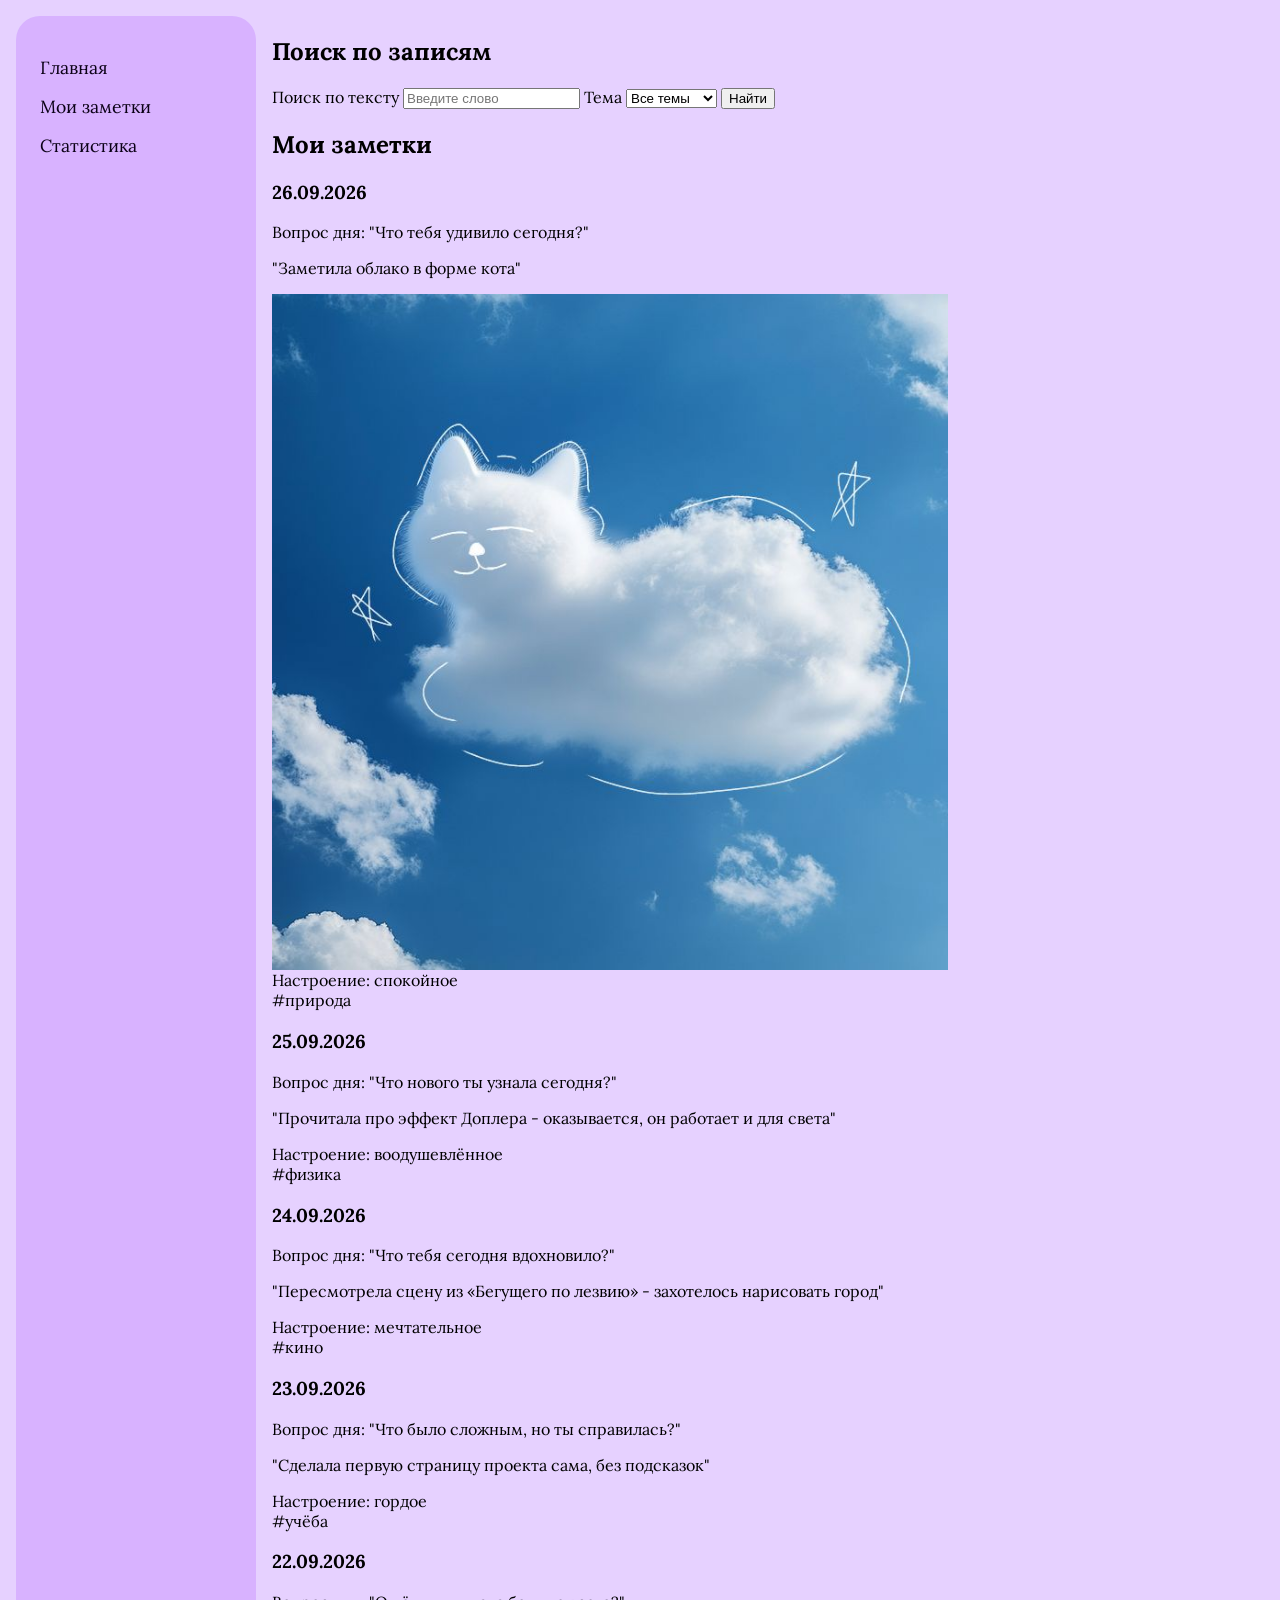
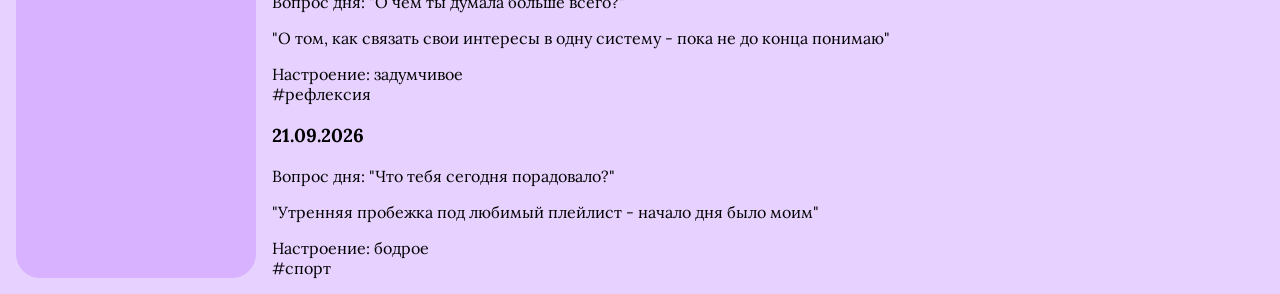
==== frontend/notes.html @ bed31ccf "1)добавлен css, который пока еще в работе 2) в index, notes подключены нужные шрифты" ====
<!DOCTYPE html>
<html lang="ru">
<head>
    <meta charset="UTF-8">
    <meta name="viewport" content="width=device-width, initial-scale=1">
<!--    <link rel="preconnect" href="https://fonts.googleapis.com">-->
<!--    <link rel="preconnect" href="https://fonts.gstatic.com" crossorigin>-->
<!--    <link href="https://fonts.googleapis.com/css2?family=Lora:ital,wght@0,400..700;1,400..700&display=swap" rel="stylesheet">-->
<!--    <link rel="preconnect" href="https://fonts.googleapis.com">-->
<!--    <link rel="preconnect" href="https://fonts.gstatic.com" crossorigin>-->
<!--    <link href="https://fonts.googleapis.com/css2?family=Kudry&display=swap" rel="stylesheet">-->
    <link href="https://fonts.googleapis.com/css2?family=Kudry&family=Lora:wght@400;700&display=swap" rel="stylesheet">
    <link rel="stylesheet" href="styles/main.css">
    <title>Мои заметки</title>
</head>
<body>
    <aside class="sidebar">
        <nav>
            <ul>
                <li><a href="index.html">Главная</a></li>
                <li><a href="notes.html">Мои заметки</a> </li>
                <li><a href="#">Статистика</a></li>
            </ul>
        </nav>
    </aside>
    <main>
        <section class="search-form">
            <h2>Поиск по записям</h2>
            <form action="#" method="get">
                <label for="query">Поиск по тексту</label>
                <input type="search" id="query" name="query" placeholder="Введите слово">
                <label for="theme">Тема</label>
                <select id="theme" name="theme">
                    <option value="">Все темы</option>
                    <option value="природа">Природа</option>
                    <option value="физика">Физика</option>
                    <option value="кино">Кино</option>
                    <option value="учёба">Учёба</option>
                    <option value="рефлексия">Рефлексия</option>
                    <option value="спорт">Спорт</option>
                </select>
                <button type="submit">Найти</button>
            </form>
        </section>
        <section class="my-notes">
            <h1>Мои заметки</h1>
            <article>
                <h3>26.09.2026</h3>
                <p>Вопрос дня: "Что тебя удивило сегодня?"</p>
                <p>"Заметила облако в форме кота"</p>
                <img src="images/cat.jpg" alt="Мяу">
                <ul>
                    <li>Настроение: спокойное</li>
                    <li>#природа</li>
                </ul>
            </article>
            <article>
                <h3>25.09.2026</h3>
                <p>Вопрос дня: "Что нового ты узнала сегодня?"</p>
                <p>"Прочитала про эффект Доплера - оказывается, он работает и для света"</p>
                <ul>
                    <li>Настроение: воодушевлённое</li>
                    <li>#физика</li>
                </ul>
            </article>
            <article>
                <h3>24.09.2026</h3>
                <p>Вопрос дня: "Что тебя сегодня вдохновило?"</p>
                <p>"Пересмотрела сцену из «Бегущего по лезвию» - захотелось нарисовать город"</p>
                <ul>
                    <li>Настроение: мечтательное</li>
                    <li>#кино</li>
                </ul>
            </article>
            <article>
                <h3>23.09.2026</h3>
                <p>Вопрос дня: "Что было сложным, но ты справилась?"</p>
                <p>"Сделала первую страницу проекта сама, без подсказок"</p>
                <ul>
                    <li>Настроение: гордое</li>
                    <li>#учёба</li>
                </ul>
            </article>
            <article>
                <h3>22.09.2026</h3>
                <p>Вопрос дня: "О чём ты думала больше всего?"</p>
                <p>"О том, как связать свои интересы в одну систему - пока не до конца понимаю"</p>
                <ul>
                    <li>Настроение: задумчивое</li>
                    <li>#рефлексия</li>
                </ul>
            </article>
            <article>
                <h3>21.09.2026</h3>
                <p>Вопрос дня: "Что тебя сегодня порадовало?"</p>
                <p>"Утренняя пробежка под любимый плейлист - начало дня было моим"</p>
                <ul>
                    <li>Настроение: бодрое</li>
                    <li>#спорт</li>
                </ul>
            </article>
        </section>
    </main>
</body>
</html>
---- frontend/styles/main.css ----
/*Базовые стили*/
*,
*::before,
*::after {
    box-sizing: border-box;
}
body {
    margin: 0;
    font-family: "Lora", Georgia, serif;
    background-color: #E6D1FF;
}
img {
    max-width: 100%;
    display: block;
}
a {
    text-decoration: none;
    color: inherit;         /*убирает выделение цветом у ссылок*/
}
ul {
    list-style: none;
    padding: 0;         /*отступ слева*/
    margin: 0;          /*отступ сверху*/
}
/*Общий макет, разметка главной страницы*/
body {
    display: grid;
    grid-template-columns: 240px 1fr 300px;
    min-height: 100vh;
    gap: 1rem;
    padding: 1rem;
}
/*Боковая панель*/
.sidebar {
    background-color: #D8B2FF;
    border-radius: 24px;
    padding: 2rem 1.5rem;
}
.sidebar nav a {
    font-size: 1.1rem;
    color: #0B0116;
    padding: 0.5rem 0;
    display: block;
}
.sidebar nav a:hover {
    color: #753BB2;         /*меняет цвет ссылки при наведении курсора*/
}
/*Центральная часть главной страницы*/
.main-content {
    display: flex;
    flex-direction: columns;
    align-items: center;
    text-align: center;
}
.logo {
    width: 100px;
    height: 100px;
    margin-bottom: 1rem;
}
.main-header h1{
    font-family: "Kudry", Georgia, serif;
    font-weight: 300;
    font-size: 2.5rem;
    margin: 0 0 1rem;
}
.question-section {
    background-color: #F0E7FE;
    border-radius: 24px;
    padding: 2rem;
    width: 100%;
    max-width: 600px;
    margin-bottom: 2rem;
}
.question-text {
    font-size: 1.3rem;
    margin-bottom: 1.5rem;
}
.question-section form {
    display: flex;
    flex-direction: column;
    gap: 1rem;
    text-align: left;
}
.question-section textarea {
    width: 100%;
    min-height: 120px;
    padding: 1rem;
    border: 1px solid #d8b4fe;
    border-radius: 12px;
    font-family: inherit;
    font-size: 1rem;
    resize: vertical;
}
.question-section button {
    align-self: flex-start;
    padding: 0.75rem 2rem;
    background-color: #a855f7;
    color: white;
    border: none;
    border-radius: 12px;
    font-size: 1rem;
    cursor: pointer;
}
/*Скрытое*/
.visually-hidden {
    position: absolute;
    width: 1px;
    height: 1px;
    padding: 0;
    margin: -1px;
    overflow: hidden;
    clip: rect(0, 0, 0, 0);
    white-space: nowrap;
    border: 0;
}
.question-section button {
    align-self: flex-start;
    padding: 0.75rem 2rem;
    background-color: #D8B2FF;
    color: #0B0116;
    border: none;
    border-radius: 12px;
    font-size: 1rem;
    cursor: pointer;        /*задает вид указателя мыши в виде «указующей руки» при наведении на элемент*/
}
.question-section button:hover {
    background-color: #6B2DAA;      /*слишком темный свет, хочется поменять*/
}
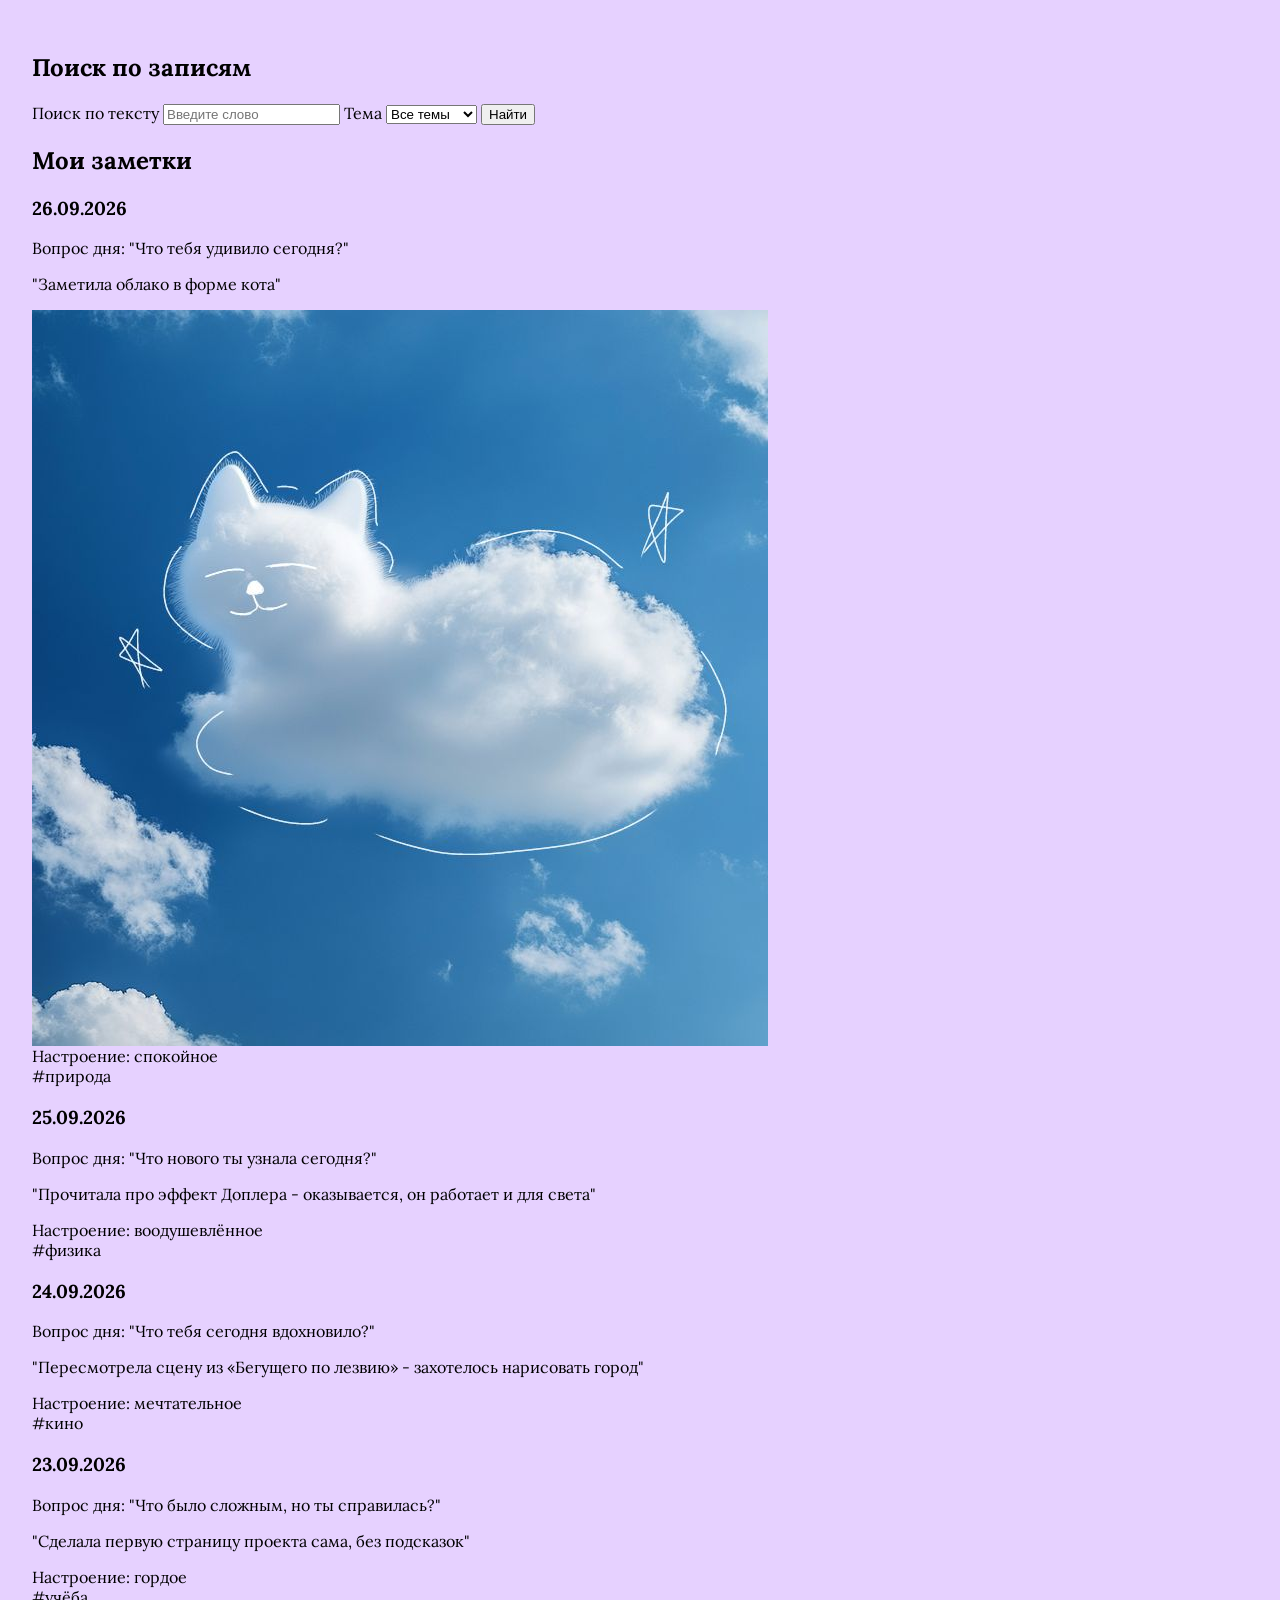
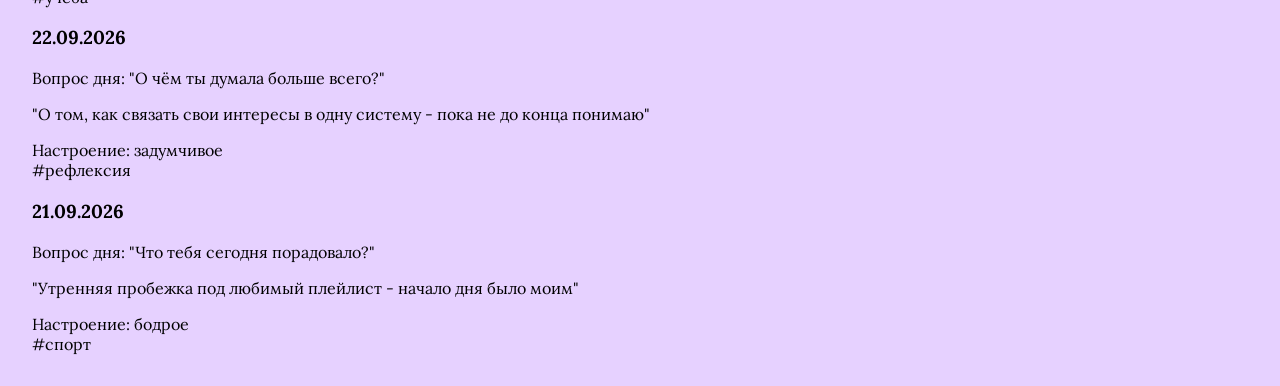
==== commit 3261024c: "1) боковую панель теперь можно скрыть, нажав на кнопку 2) мобильная версия улучшена визуально" ====
--- a/frontend/notes.html
+++ b/frontend/notes.html
@@ -3,12 +3,6 @@
 <head>
     <meta charset="UTF-8">
     <meta name="viewport" content="width=device-width, initial-scale=1">
-<!--    <link rel="preconnect" href="https://fonts.googleapis.com">-->
-<!--    <link rel="preconnect" href="https://fonts.gstatic.com" crossorigin>-->
-<!--    <link href="https://fonts.googleapis.com/css2?family=Lora:ital,wght@0,400..700;1,400..700&display=swap" rel="stylesheet">-->
-<!--    <link rel="preconnect" href="https://fonts.googleapis.com">-->
-<!--    <link rel="preconnect" href="https://fonts.gstatic.com" crossorigin>-->
-<!--    <link href="https://fonts.googleapis.com/css2?family=Kudry&display=swap" rel="stylesheet">-->
     <link href="https://fonts.googleapis.com/css2?family=Kudry&family=Lora:wght@400;700&display=swap" rel="stylesheet">
     <link rel="stylesheet" href="styles/main.css">
     <title>Мои заметки</title>
--- a/frontend/styles/main.css
+++ b/frontend/styles/main.css
@@ -25,16 +25,41 @@
 /*Общий макет, разметка главной страницы*/
 body {
     display: grid;
-    grid-template-columns: 240px 1fr 300px;
+    grid-template-columns: 1fr 300px;
     min-height: 100vh;
     gap: 1rem;
     padding: 1rem;
 }
 /*Боковая панель*/
 .sidebar {
+    position: fixed;            /*вынимаем элемент из потока и фиксируем, привязав к барузеру*/
+    top: 0;
+    left: 0;
+    height: 100vh;
+    width: 240px;
     background-color: #D8B2FF;
     border-radius: 24px;
     padding: 2rem 1.5rem;
+    transform: translateX(-100%);           /*скрывает боковую панель*/
+    transition: transform 0.3s ease;        /*плавная анимация*/
+    z-index: 1000;
+}
+/*Кнопка, показывающая боковую панель*/
+.menu-button {
+    position: fixed;
+    top: 1rem;
+    left: 1rem;
+    z-index: 1100;
+    cursor: pointer;
+    font-size: 1.5rem;
+    padding: 0.5rem 0.75rem;
+    background: #D8B2FF;
+    border-radius: 8px;
+    line-height: 1;
+    user-select: none;   /* чтобы текст не выделялся при клике */
+}
+#menu-toggle:checked ~ .sidebar {
+    transform: translateX(0);
 }
 .sidebar nav a {
     font-size: 1.1rem;
@@ -45,10 +70,15 @@
 .sidebar nav a:hover {
     color: #753BB2;         /*меняет цвет ссылки при наведении курсора*/
 }
+/*Общее для всех страниц*/
+main {
+    min-width: 0;
+    padding: 1rem;
+}
 /*Центральная часть главной страницы*/
 .main-content {
     display: flex;
-    flex-direction: columns;
+    flex-direction: column;
     align-items: center;
     text-align: center;
 }
@@ -91,16 +121,6 @@
     font-size: 1rem;
     resize: vertical;
 }
-.question-section button {
-    align-self: flex-start;
-    padding: 0.75rem 2rem;
-    background-color: #a855f7;
-    color: white;
-    border: none;
-    border-radius: 12px;
-    font-size: 1rem;
-    cursor: pointer;
-}
 /*Скрытое*/
 .visually-hidden {
     position: absolute;
@@ -126,3 +146,11 @@
 .question-section button:hover {
     background-color: #6B2DAA;      /*слишком темный свет, хочется поменять*/
 }
+/*Медиа-запрос для мобильных устройств*/
+@media (max-width: 786px) {
+    body {
+        grid-template-columns: 1fr;
+        padding: 0.5rem;
+        gap: 0.5rem;
+    }
+}
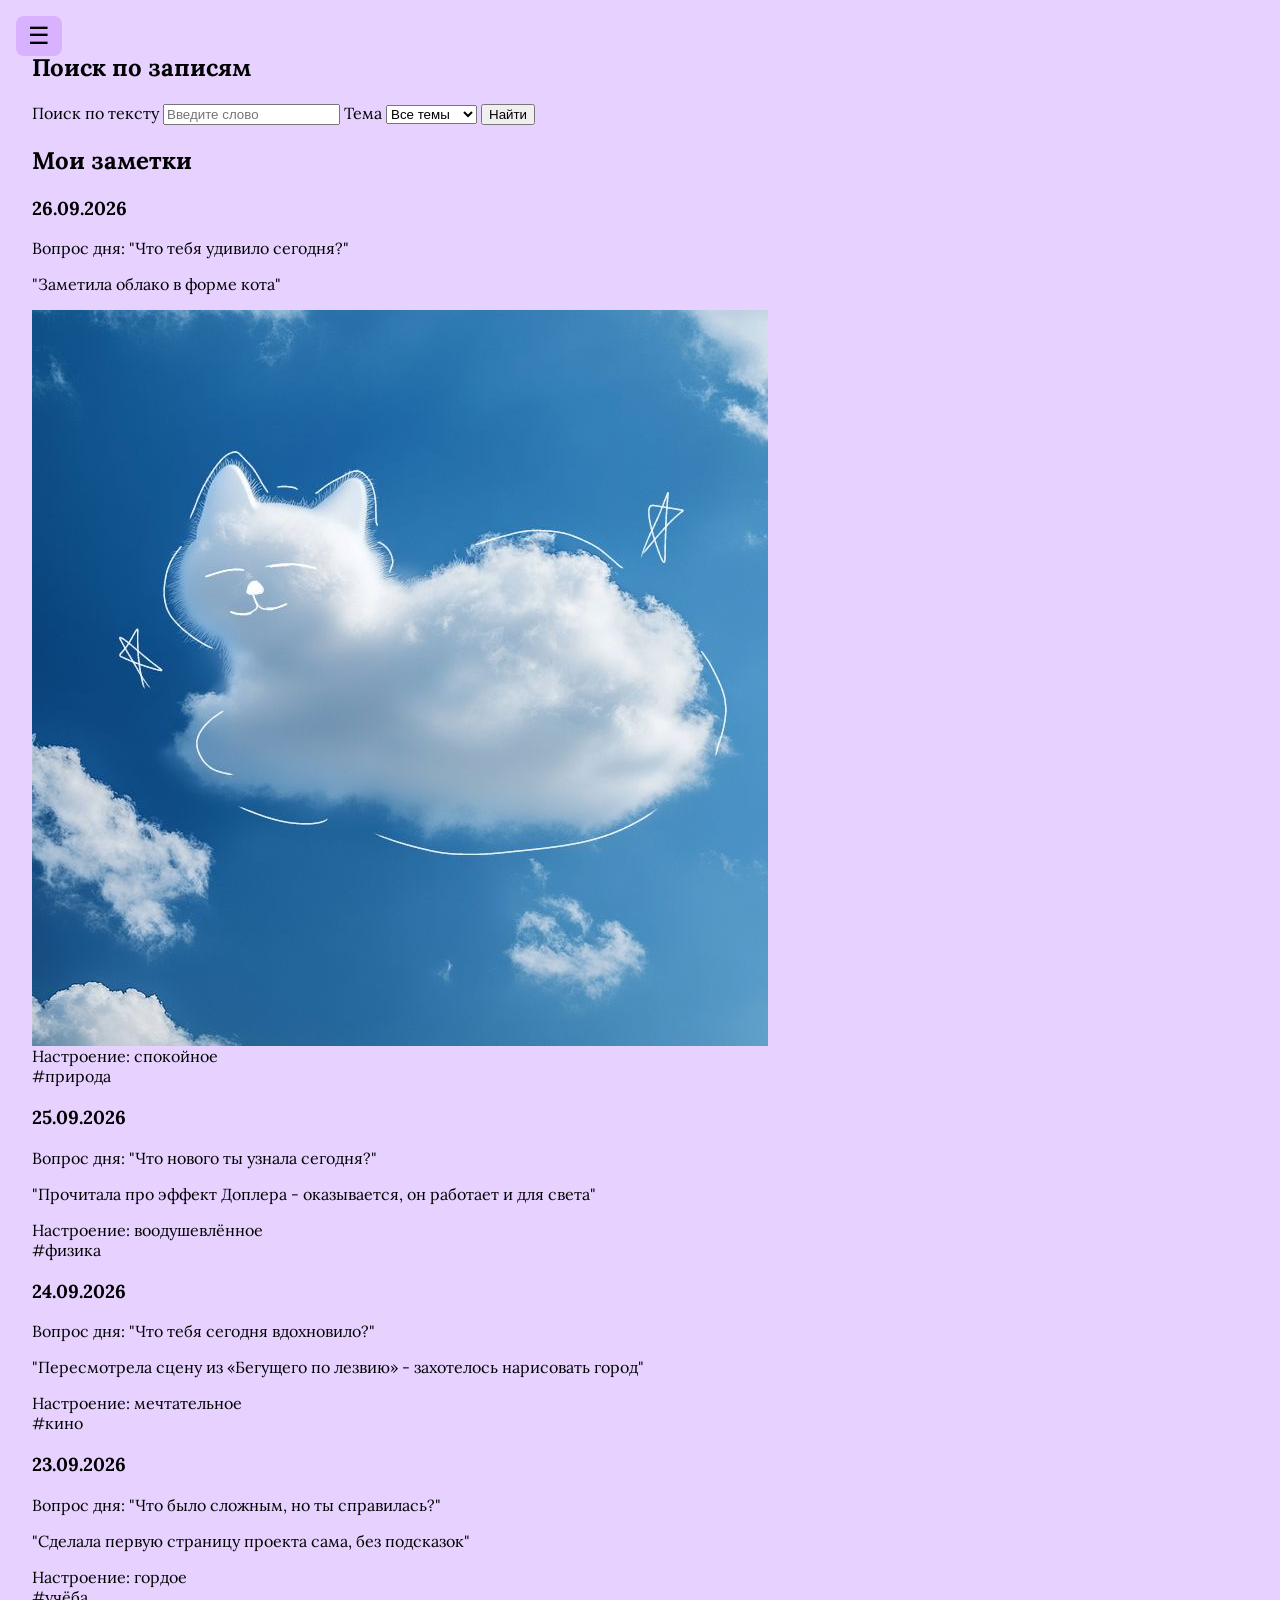
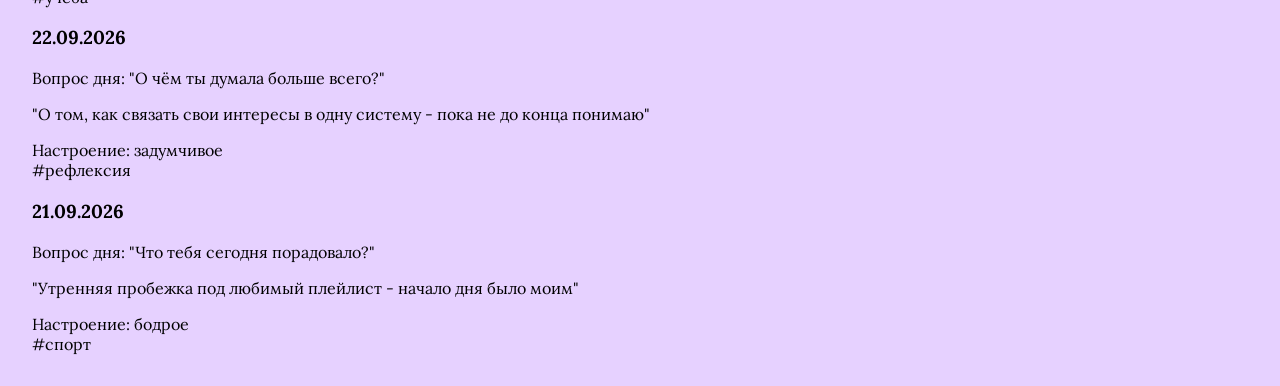
==== commit 31c9a912: "1) боковая панель улучшена и добавлена на страницу с записями 2) начата работа со статистикой" ====
--- a/frontend/notes.html
+++ b/frontend/notes.html
@@ -8,6 +8,8 @@
     <title>Мои заметки</title>
 </head>
 <body>
+    <input type="checkbox" id="menu-toggle" class="visually-hidden">
+    <label for="menu-toggle" class="menu-button">☰</label>
     <aside class="sidebar">
         <nav>
             <ul>
--- a/frontend/styles/main.css
+++ b/frontend/styles/main.css
@@ -25,7 +25,7 @@
 /*Общий макет, разметка главной страницы*/
 body {
     display: grid;
-    grid-template-columns: 1fr 300px;
+    grid-template-columns: 1fr;
     min-height: 100vh;
     gap: 1rem;
     padding: 1rem;
@@ -40,6 +40,7 @@
     background-color: #D8B2FF;
     border-radius: 24px;
     padding: 2rem 1.5rem;
+    padding-top: 3.5rem;
     transform: translateX(-100%);           /*скрывает боковую панель*/
     transition: transform 0.3s ease;        /*плавная анимация*/
     z-index: 1000;
@@ -134,6 +135,7 @@
     border: 0;
 }
 .question-section button {
+    font-family: "Lora", Georgia, serif;
     align-self: flex-start;
     padding: 0.75rem 2rem;
     background-color: #D8B2FF;
@@ -146,6 +148,17 @@
 .question-section button:hover {
     background-color: #6B2DAA;      /*слишком темный свет, хочется поменять*/
 }
+/*Статистика*/
+.statistic-panel {
+    position: fixed;
+    top: 1rem;
+    right: 1rem;
+    width: 300px;
+    height: calc(100vh - 2rem);
+    background: #F0E7FE;
+    border-radius: 24px;
+    padding: 2rem 1.5rem;
+}
 /*Медиа-запрос для мобильных устройств*/
 @media (max-width: 786px) {
     body {
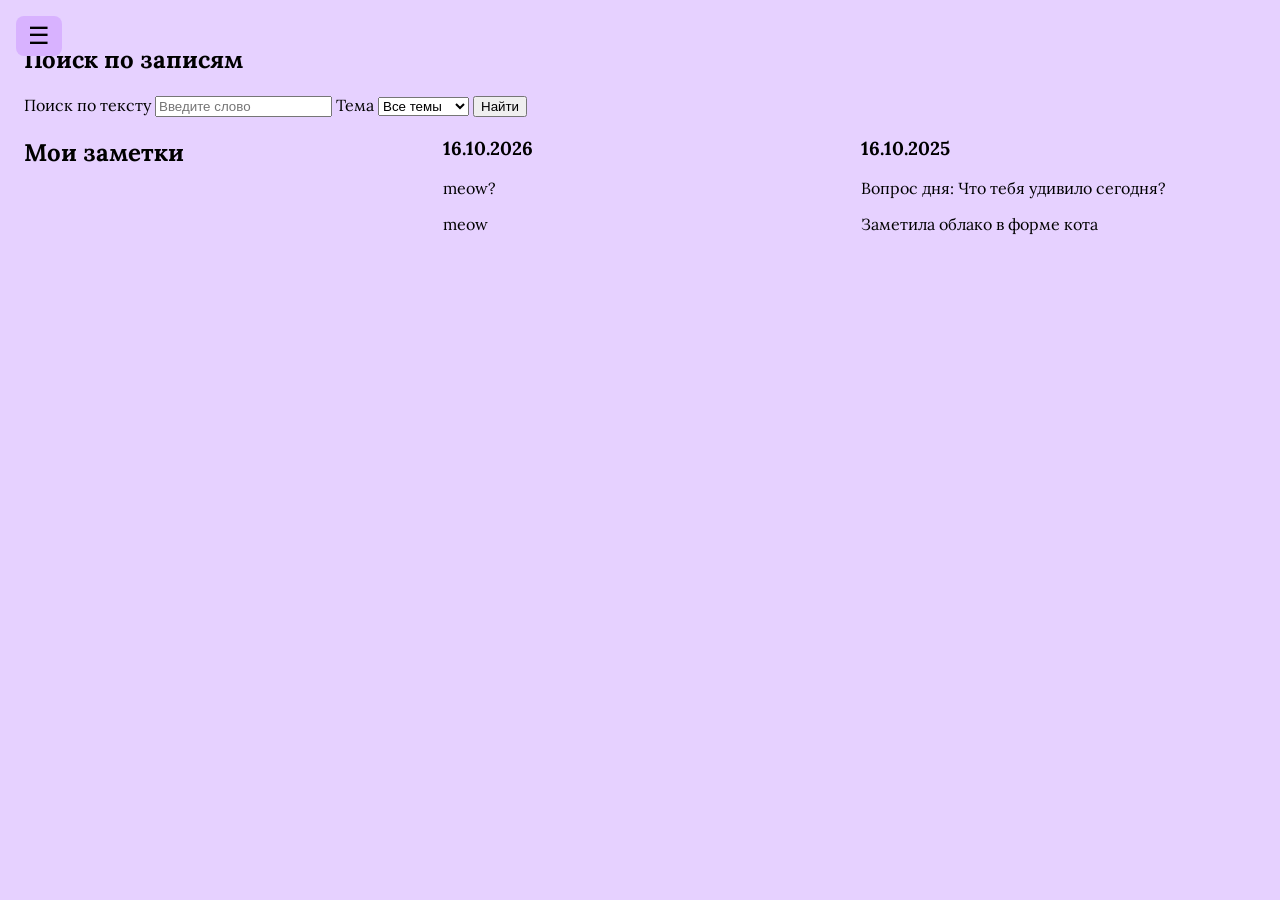
==== commit e4ce3c60: "1) работа с js: с заметками теперь работаем через массив в js (после ввода заметка сохраняется и ото" ====
--- a/frontend/notes.html
+++ b/frontend/notes.html
@@ -5,6 +5,7 @@
     <meta name="viewport" content="width=device-width, initial-scale=1">
     <link href="https://fonts.googleapis.com/css2?family=Kudry&family=Lora:wght@400;700&display=swap" rel="stylesheet">
     <link rel="stylesheet" href="styles/main.css">
+    <script src="js/app.js" defer></script>
     <title>Мои заметки</title>
 </head>
 <body>
@@ -40,61 +41,61 @@
         </section>
         <section class="my-notes">
             <h1>Мои заметки</h1>
-            <article>
-                <h3>26.09.2026</h3>
-                <p>Вопрос дня: "Что тебя удивило сегодня?"</p>
-                <p>"Заметила облако в форме кота"</p>
-                <img src="images/cat.jpg" alt="Мяу">
-                <ul>
-                    <li>Настроение: спокойное</li>
-                    <li>#природа</li>
-                </ul>
-            </article>
-            <article>
-                <h3>25.09.2026</h3>
-                <p>Вопрос дня: "Что нового ты узнала сегодня?"</p>
-                <p>"Прочитала про эффект Доплера - оказывается, он работает и для света"</p>
-                <ul>
-                    <li>Настроение: воодушевлённое</li>
-                    <li>#физика</li>
-                </ul>
-            </article>
-            <article>
-                <h3>24.09.2026</h3>
-                <p>Вопрос дня: "Что тебя сегодня вдохновило?"</p>
-                <p>"Пересмотрела сцену из «Бегущего по лезвию» - захотелось нарисовать город"</p>
-                <ul>
-                    <li>Настроение: мечтательное</li>
-                    <li>#кино</li>
-                </ul>
-            </article>
-            <article>
-                <h3>23.09.2026</h3>
-                <p>Вопрос дня: "Что было сложным, но ты справилась?"</p>
-                <p>"Сделала первую страницу проекта сама, без подсказок"</p>
-                <ul>
-                    <li>Настроение: гордое</li>
-                    <li>#учёба</li>
-                </ul>
-            </article>
-            <article>
-                <h3>22.09.2026</h3>
-                <p>Вопрос дня: "О чём ты думала больше всего?"</p>
-                <p>"О том, как связать свои интересы в одну систему - пока не до конца понимаю"</p>
-                <ul>
-                    <li>Настроение: задумчивое</li>
-                    <li>#рефлексия</li>
-                </ul>
-            </article>
-            <article>
-                <h3>21.09.2026</h3>
-                <p>Вопрос дня: "Что тебя сегодня порадовало?"</p>
-                <p>"Утренняя пробежка под любимый плейлист - начало дня было моим"</p>
-                <ul>
-                    <li>Настроение: бодрое</li>
-                    <li>#спорт</li>
-                </ul>
-            </article>
+<!--            <article>-->
+<!--                <h3>26.09.2026</h3>-->
+<!--                <p>Вопрос дня: "Что тебя удивило сегодня?"</p>-->
+<!--                <p>"Заметила облако в форме кота"</p>-->
+<!--                <img src="images/cat.jpg" alt="Мяу">-->
+<!--                <ul>-->
+<!--                    <li>Настроение: спокойное</li>-->
+<!--                    <li>#природа</li>-->
+<!--                </ul>-->
+<!--            </article>-->
+<!--            <article>-->
+<!--                <h3>25.09.2026</h3>-->
+<!--                <p>Вопрос дня: "Что нового ты узнала сегодня?"</p>-->
+<!--                <p>"Прочитала про эффект Доплера - оказывается, он работает и для света"</p>-->
+<!--                <ul>-->
+<!--                    <li>Настроение: воодушевлённое</li>-->
+<!--                    <li>#физика</li>-->
+<!--                </ul>-->
+<!--            </article>-->
+<!--            <article>-->
+<!--                <h3>24.09.2026</h3>-->
+<!--                <p>Вопрос дня: "Что тебя сегодня вдохновило?"</p>-->
+<!--                <p>"Пересмотрела сцену из «Бегущего по лезвию» - захотелось нарисовать город"</p>-->
+<!--                <ul>-->
+<!--                    <li>Настроение: мечтательное</li>-->
+<!--                    <li>#кино</li>-->
+<!--                </ul>-->
+<!--            </article>-->
+<!--            <article>-->
+<!--                <h3>23.09.2026</h3>-->
+<!--                <p>Вопрос дня: "Что было сложным, но ты справилась?"</p>-->
+<!--                <p>"Сделала первую страницу проекта сама, без подсказок"</p>-->
+<!--                <ul>-->
+<!--                    <li>Настроение: гордое</li>-->
+<!--                    <li>#учёба</li>-->
+<!--                </ul>-->
+<!--            </article>-->
+<!--            <article>-->
+<!--                <h3>22.09.2026</h3>-->
+<!--                <p>Вопрос дня: "О чём ты думала больше всего?"</p>-->
+<!--                <p>"О том, как связать свои интересы в одну систему - пока не до конца понимаю"</p>-->
+<!--                <ul>-->
+<!--                    <li>Настроение: задумчивое</li>-->
+<!--                    <li>#рефлексия</li>-->
+<!--                </ul>-->
+<!--            </article>-->
+<!--            <article>-->
+<!--                <h3>21.09.2026</h3>-->
+<!--                <p>Вопрос дня: "Что тебя сегодня порадовало?"</p>-->
+<!--                <p>"Утренняя пробежка под любимый плейлист - начало дня было моим"</p>-->
+<!--                <ul>-->
+<!--                    <li>Настроение: бодрое</li>-->
+<!--                    <li>#спорт</li>-->
+<!--                </ul>-->
+<!--            </article>-->
         </section>
     </main>
 </body>
--- a/frontend/styles/main.css
+++ b/frontend/styles/main.css
@@ -4,35 +4,32 @@
 *::after {
     box-sizing: border-box;
 }
+img {
+    max-width: 100%;
+    display: block;
+}
+a {
+    text-decoration: none;
+    color: inherit;         /*убирает выделение цветом у ссылок*/
+}
+ul {
+    list-style: none;
+    padding: 0;         /*отступ слева*/
+    margin: 0;          /*отступ сверху*/
+}
+/*Общий макет, разметка главной страницы*/
 body {
     margin: 0;
     font-family: "Lora", Georgia, serif;
     background-color: #E6D1FF;
-}
-img {
-    max-width: 100%;
-    display: block;
-}
-a {
-    text-decoration: none;
-    color: inherit;         /*убирает выделение цветом у ссылок*/
-}
-ul {
-    list-style: none;
-    padding: 0;         /*отступ слева*/
-    margin: 0;          /*отступ сверху*/
-}
-/*Общий макет, разметка главной страницы*/
-body {
-    display: grid;
-    grid-template-columns: 1fr;
+    position: relative;
     min-height: 100vh;
-    gap: 1rem;
-    padding: 1rem;
+    padding: 1rem 2rem;
 }
 /*Боковая панель*/
 .sidebar {
-    position: fixed;            /*вынимаем элемент из потока и фиксируем, привязав к барузеру*/
+    display: flex;
+    position: fixed;            /*вынимаем элемент из потока и фиксируем, привязав к браузеру*/
     top: 0;
     left: 0;
     height: 100vh;
@@ -57,12 +54,13 @@
     background: #D8B2FF;
     border-radius: 8px;
     line-height: 1;
-    user-select: none;   /* чтобы текст не выделялся при клике */
+    user-select: none;   /* чтобы текст не выделялся при клике*/
 }
 #menu-toggle:checked ~ .sidebar {
     transform: translateX(0);
 }
 .sidebar nav a {
+    display: flex;
     font-size: 1.1rem;
     color: #0B0116;
     padding: 0.5rem 0;
@@ -78,6 +76,9 @@
 }
 /*Центральная часть главной страницы*/
 .main-content {
+    width: 100%;
+    max-width: 600px;
+    margin: 0 auto;         /*распределяет свободное пространство поровну с обеих сторон*/
     display: flex;
     flex-direction: column;
     align-items: center;
@@ -121,6 +122,22 @@
     font-family: inherit;
     font-size: 1rem;
     resize: vertical;
+}
+.recent-notes {
+    background-color: #F0E7FE;
+    border-radius: 24px;
+    padding: 2rem;
+    width: 100%;
+    max-width: 600px;
+    height: 200px;
+    margin-bottom: 2rem;
+}
+.recent-notes h2 {
+    font-family: "Kudry", Georgia, serif;
+    font-weight: 140;
+    font-size: 1.4rem;
+    margin-top: -1rem;
+    color: #0B0116;
 }
 /*Скрытое*/
 .visually-hidden {
@@ -150,20 +167,47 @@
 }
 /*Статистика*/
 .statistic-panel {
-    position: fixed;
-    top: 1rem;
-    right: 1rem;
+    position: absolute;
+    top: 9.8rem;
+    right: 2rem;
     width: 300px;
-    height: calc(100vh - 2rem);
+    min-height: 606px;
     background: #F0E7FE;
     border-radius: 24px;
     padding: 2rem 1.5rem;
 }
-/*Медиа-запрос для мобильных устройств*/
-@media (max-width: 786px) {
+.statistic-panel h2 {
+    font-family: "Kudry", Georgia, serif;
+    font-weight: 100;
+    font-size: 1.4rem;
+    margin: 0 0 1rem;
+}
+.my-notes {
+    display: grid;
+    grid-template-columns: repeat(auto-fit, minmax(280px, 1fr));
+    gap: 1.5rem;
+}
+.notes-list {
+    border-bottom: 1px solid #D8B2FF;
+    list-style-type: disc;
+    li {
+        color: #6B2DAA;
+    }
+    li p{
+        display: flex;
+        justify-content: space-between;
+        color: #0B0116;
+    }
+}
+
+/*Медиа-запрос - убирает панель статистики при сжатом экране*/
+@media (max-width: 1280px) {
     body {
         grid-template-columns: 1fr;
         padding: 0.5rem;
         gap: 0.5rem;
     }
+    .statistic-panel {
+        display: none;
+    }
 }
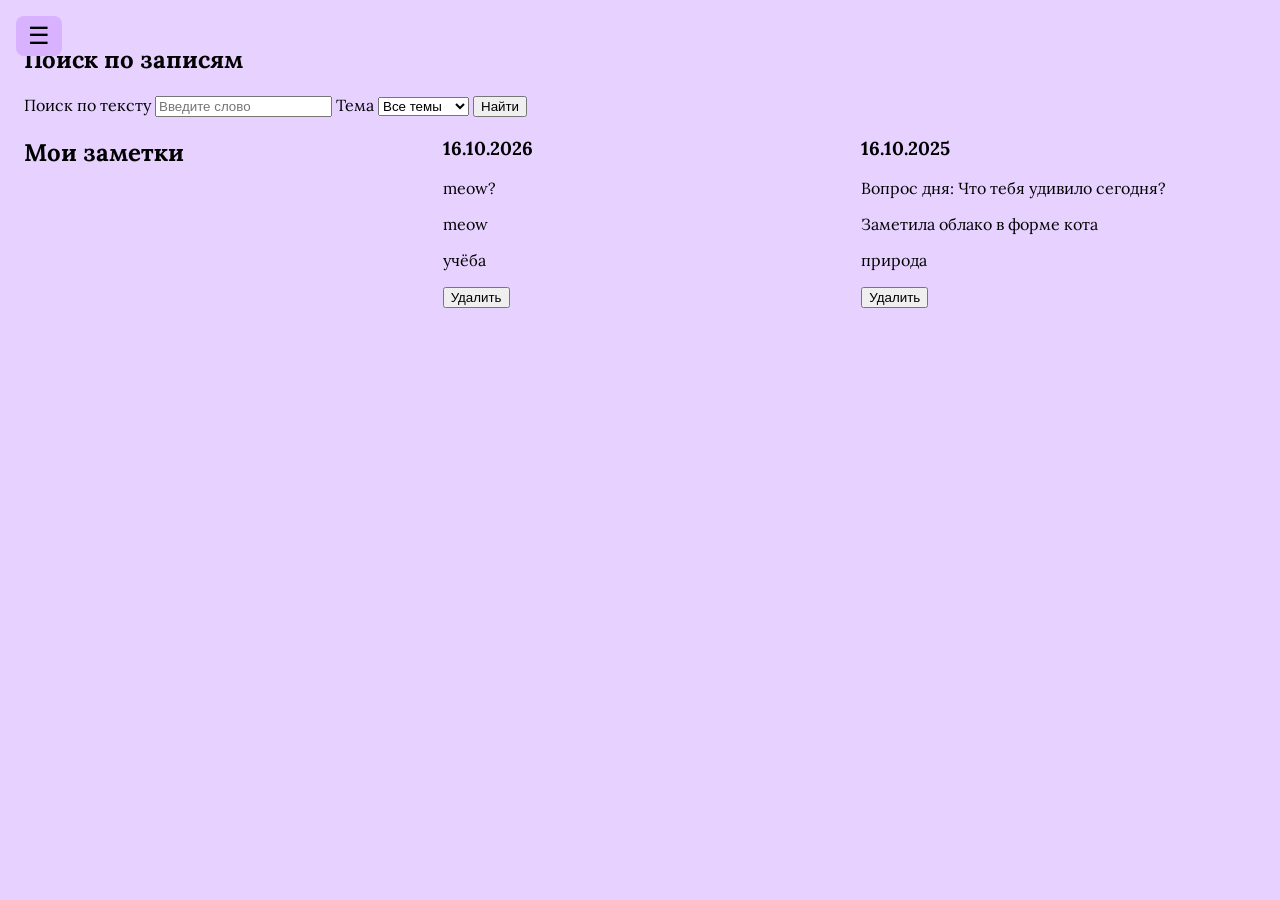
==== commit a2f9b32e: "добавлен поиск по заметкам" ====
--- a/frontend/notes.html
+++ b/frontend/notes.html
@@ -23,7 +23,7 @@
     <main>
         <section class="search-form">
             <h2>Поиск по записям</h2>
-            <form action="#" method="get">
+            <form id="search-form" action="#" method="get">
                 <label for="query">Поиск по тексту</label>
                 <input type="search" id="query" name="query" placeholder="Введите слово">
                 <label for="theme">Тема</label>
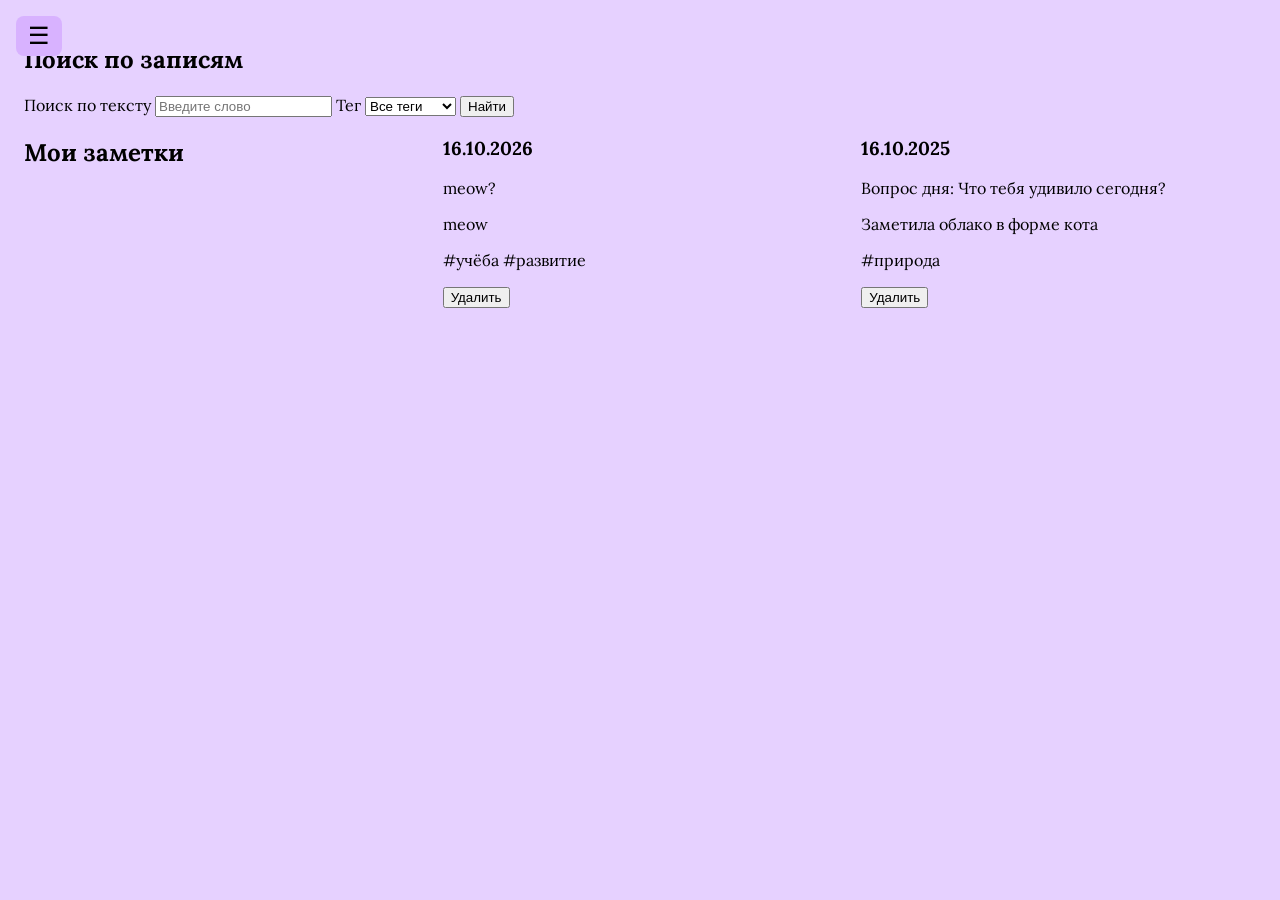
==== commit fec0f90a: "1) темы заменены на теги 2) добавлена фильтрация по тегам 3) фильтрация и поиск объединены в одну фу" ====
--- a/frontend/notes.html
+++ b/frontend/notes.html
@@ -26,9 +26,9 @@
             <form id="search-form" action="#" method="get">
                 <label for="query">Поиск по тексту</label>
                 <input type="search" id="query" name="query" placeholder="Введите слово">
-                <label for="theme">Тема</label>
-                <select id="theme" name="theme">
-                    <option value="">Все темы</option>
+                <label for="tags">Тег</label>
+                <select id="tags" name="tags">
+                    <option value="">Все теги</option>
                     <option value="природа">Природа</option>
                     <option value="физика">Физика</option>
                     <option value="кино">Кино</option>
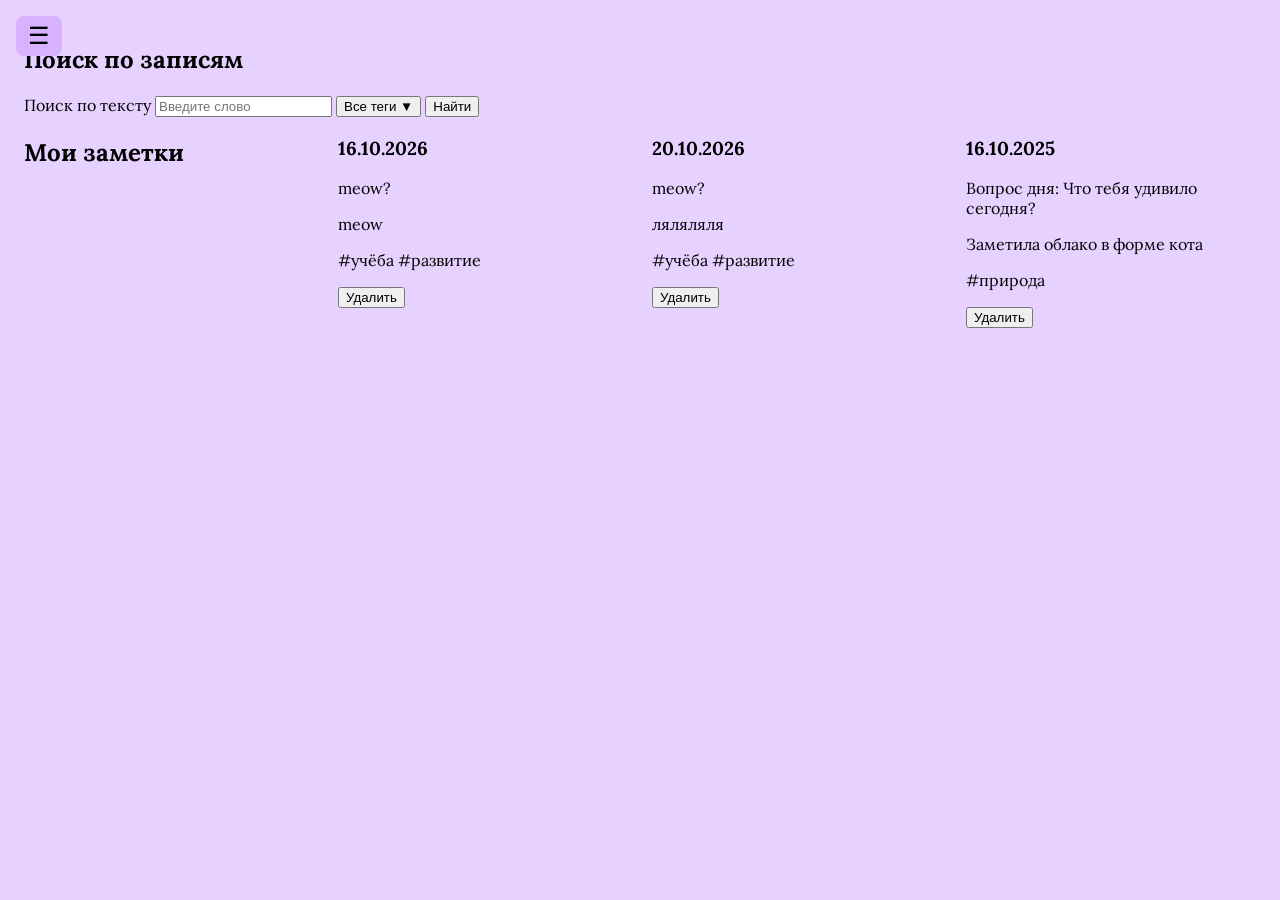
==== commit a1aa69bc: "1) переход на массив state 2) теги теперь чекбоксы (все фильтруется нормально)" ====
--- a/frontend/notes.html
+++ b/frontend/notes.html
@@ -26,16 +26,20 @@
             <form id="search-form" action="#" method="get">
                 <label for="query">Поиск по тексту</label>
                 <input type="search" id="query" name="query" placeholder="Введите слово">
-                <label for="tags">Тег</label>
-                <select id="tags" name="tags">
-                    <option value="">Все теги</option>
-                    <option value="природа">Природа</option>
-                    <option value="физика">Физика</option>
-                    <option value="кино">Кино</option>
-                    <option value="учёба">Учёба</option>
-                    <option value="рефлексия">Рефлексия</option>
-                    <option value="спорт">Спорт</option>
-                </select>
+<!--                <label for="tags">Тег</label>-->
+<!--                <select id="tags" name="tags" multiple>-->
+<!--                    <option value="">Все теги</option>-->
+<!--                    <option value="природа">Природа</option>-->
+<!--                    <option value="физика">Физика</option>-->
+<!--                    <option value="кино">Кино</option>-->
+<!--                    <option value="учёба">Учёба</option>-->
+<!--                    <option value="рефлексия">Рефлексия</option>-->
+<!--                    <option value="спорт">Спорт</option>-->
+<!--                </select>-->
+                <div class="tag-filter">
+                    <button type="button" id="tags-toggle">Все теги ▼</button>
+                    <div id="tags-dropdown" hidden></div>
+                </div>
                 <button type="submit">Найти</button>
             </form>
         </section>
--- a/frontend/styles/main.css
+++ b/frontend/styles/main.css
@@ -165,6 +165,29 @@
 .question-section button:hover {
     background-color: #6B2DAA;      /*слишком темный свет, хочется поменять*/
 }
+
+.answer-container {
+    position: relative;
+}
+.answer-container textarea {
+    width: 100%;
+    box-sizing: border-box;
+    padding: 12px 80px 45px 12px;
+}
+.question-section .add-tag-button {
+    position: absolute;
+    right: 12px;
+    bottom: 12px;
+    padding: 3px 8px;
+    font-size: 20px;
+    line-height: 1.1;
+    border: none;
+    border-radius: 8px;
+    background-color: #D8B2FF;
+    color: #0B0116;
+    cursor: pointer;
+}
+
 /*Статистика*/
 .statistic-panel {
     position: absolute;
@@ -198,6 +221,22 @@
         justify-content: space-between;
         color: #0B0116;
     }
+}
+
+.tag-filter {
+    position: relative;
+    display: inline-block;
+}
+#tags-dropdown {
+    position: absolute;
+    top: 100%;
+    left: 0;
+    z-index: 10;
+    min-width: 150px;
+    padding: 10px;
+    background: white;
+    border: 1px solid #ccc;
+    border-radius: 8px;
 }
 
 /*Медиа-запрос - убирает панель статистики при сжатом экране*/
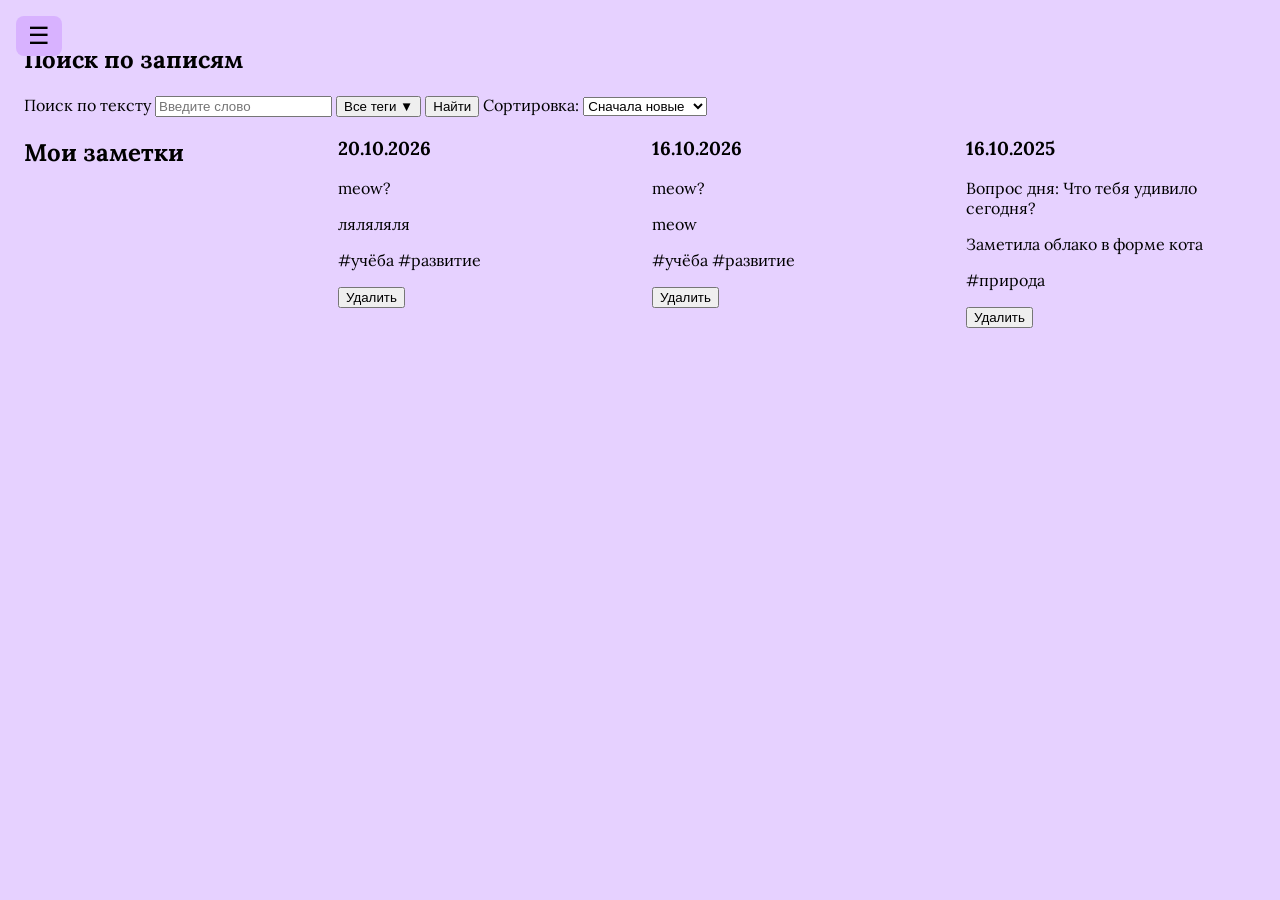
==== commit 840c2fba: "1) переход на массив state 2) теги теперь чекбоксы (все фильтруется нормально) 3) реализована сортир" ====
--- a/frontend/notes.html
+++ b/frontend/notes.html
@@ -41,6 +41,11 @@
                     <div id="tags-dropdown" hidden></div>
                 </div>
                 <button type="submit">Найти</button>
+                <label for="sort-by">Сортировка:</label>
+                <select id="sort-by">
+                    <option value="date-desc">Сначала новые</option>
+                    <option value="date-asc">Сначала старые</option>
+                </select>
             </form>
         </section>
         <section class="my-notes">
